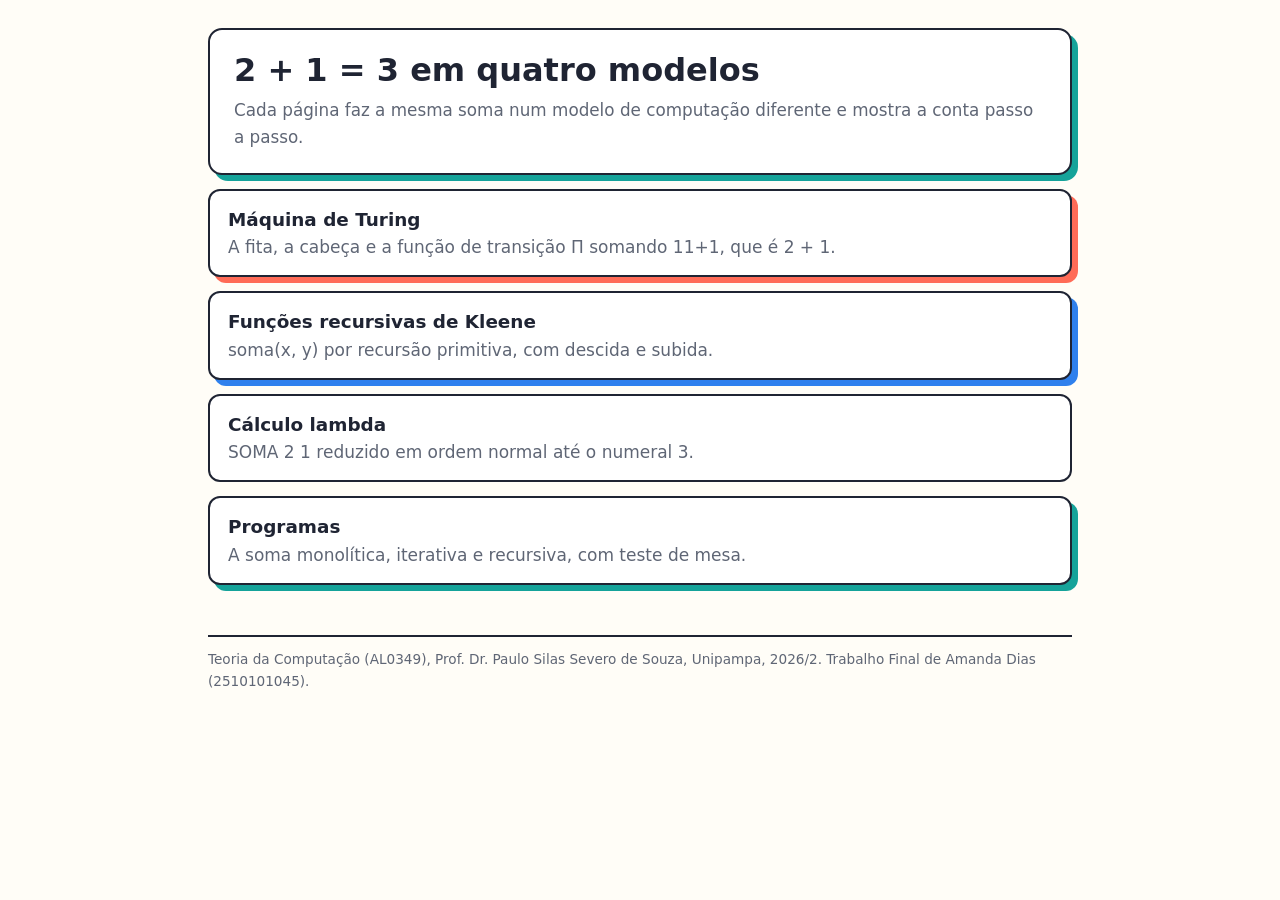
==== index.html @ be8bef2d "feat: add interactive sum materials" ====
<!doctype html>
<!-- Página inicial dos materiais interativos do Trabalho Final de Teoria da Computação (AL0349). Liga as quatro páginas que fazem a mesma soma 2 + 1 = 3 em quatro modelos de computação. -->
<html lang="pt-BR">
  <head>
    <meta charset="utf-8" />
    <meta name="viewport" content="width=device-width, initial-scale=1" />
    <title>Soma 2 + 1 em quatro modelos | Teoria da Computação</title>
    <style>
      :root {
        --ink: #1f2433;
        --muted: #5f6675;
        --paper: #fffdf7;
        --line: #1f2433;
        --coral: #ff6b57;
        --coral-bg: #ffe3dd;
        --sun: #ffc531;
        --sun-bg: #fff3c7;
        --teal: #15a39a;
        --teal-bg: #d4f3ef;
        --sky: #2f80ed;
        --sky-bg: #dbe9ff;
        --leaf: #2e9e4f;
        --leaf-bg: #dcf5e3;
      }
      * {
        box-sizing: border-box;
      }
      [hidden] {
        display: none !important;
      }
      body {
        margin: 0;
        font:
          17px/1.6 system-ui,
          -apple-system,
          "Segoe UI",
          Roboto,
          sans-serif;
        color: var(--ink);
        background: var(--paper);
      }
      .wrap {
        max-width: 900px;
        margin: 0 auto;
        padding: 28px 18px 80px;
      }
      header {
        border: 2px solid var(--line);
        border-radius: 14px;
        padding: 22px 24px;
        background: #fff;
        box-shadow: 6px 6px 0 var(--teal);
      }
      h1 {
        font-size: 2rem;
        line-height: 1.15;
        margin: 0 0 8px;
      }
      .lead {
        margin: 0;
        color: var(--muted);
        font-size: 1.05rem;
      }
      h2 {
        font-size: 1.6rem;
        margin: 40px 0 12px;
        line-height: 1.2;
      }
      p {
        margin: 0 0 12px;
      }
      .card {
        border: 2px solid var(--line);
        border-radius: 12px;
        padding: 16px 18px;
        background: #fff;
        margin: 14px 0;
        overflow-x: auto;
      }
      .card.sun {
        background: var(--sun-bg);
      }
      .formula {
        font-family: Georgia, "Times New Roman", serif;
        font-size: 1.15rem;
        background: #fff;
        border: 2px dashed var(--line);
        border-radius: 10px;
        padding: 10px 14px;
        margin: 10px 0;
        overflow-x: auto;
      }
      .why {
        border: 2px solid var(--line);
        border-left: 10px solid var(--sun);
        background: var(--sun-bg);
        border-radius: 8px;
        padding: 10px 14px;
        margin: 10px 0;
      }
      .ans {
        border: 2px solid var(--line);
        border-left: 10px solid var(--leaf);
        background: var(--leaf-bg);
        border-radius: 8px;
        padding: 10px 14px;
        margin: 12px 0 6px;
        font-weight: 700;
        font-size: 1.05rem;
      }
      .check {
        border: 2px solid var(--line);
        border-left: 10px solid var(--coral);
        background: var(--coral-bg);
        border-radius: 8px;
        padding: 10px 14px;
        margin: 8px 0;
      }
      .steps {
        counter-reset: s;
        padding: 0;
        margin: 10px 0;
        list-style: none;
      }
      .steps li {
        counter-increment: s;
        position: relative;
        padding: 6px 0 6px 44px;
        margin: 4px 0;
      }
      .steps li::before {
        content: counter(s);
        position: absolute;
        left: 0;
        top: 6px;
        width: 30px;
        height: 30px;
        border: 2px solid var(--line);
        border-radius: 50%;
        background: var(--sun);
        font-weight: 800;
        display: flex;
        align-items: center;
        justify-content: center;
      }
      footer {
        margin-top: 50px;
        font-size: 0.85rem;
        color: var(--muted);
        border-top: 2px solid var(--line);
        padding-top: 12px;
      }
      a.page {
        display: block;
        border: 2px solid var(--line);
        border-radius: 12px;
        padding: 14px 18px;
        margin: 14px 0;
        background: #fff;
        color: var(--ink);
        text-decoration: none;
        box-shadow: 6px 6px 0 var(--c);
      }
      a.page b {
        font-size: 1.15rem;
      }
      a.page span {
        display: block;
        color: var(--muted);
      }
    </style>
  </head>
  <body>
    <div class="wrap">
      <header>
        <h1>2 + 1 = 3 em quatro modelos</h1>
        <p class="lead">
          Cada página faz a mesma soma num modelo de computação diferente e
          mostra a conta passo a passo.
        </p>
      </header>
      <a class="page" href="mt.html" style="--c: var(--coral)"
        ><b>Máquina de Turing</b
        ><span
          >A fita, a cabeça e a função de transição Π somando 11+1, que é 2 +
          1.</span
        ></a
      >
      <a class="page" href="kleene.html" style="--c: var(--sky)"
        ><b>Funções recursivas de Kleene</b
        ><span
          >soma(x, y) por recursão primitiva, com descida e subida.</span
        ></a
      >
      <a class="page" href="lambda.html" style="--c: var(--grape)"
        ><b>Cálculo lambda</b
        ><span>SOMA 2 1 reduzido em ordem normal até o numeral 3.</span></a
      >
      <a class="page" href="programas.html" style="--c: var(--teal)"
        ><b>Programas</b
        ><span
          >A soma monolítica, iterativa e recursiva, com teste de mesa.</span
        ></a
      >
      <footer>
        Teoria da Computação (AL0349), Prof. Dr. Paulo Silas Severo de Souza,
        Unipampa, 2026/2. Trabalho Final de Amanda Dias (2510101045).
      </footer>
    </div>
  </body>
</html>
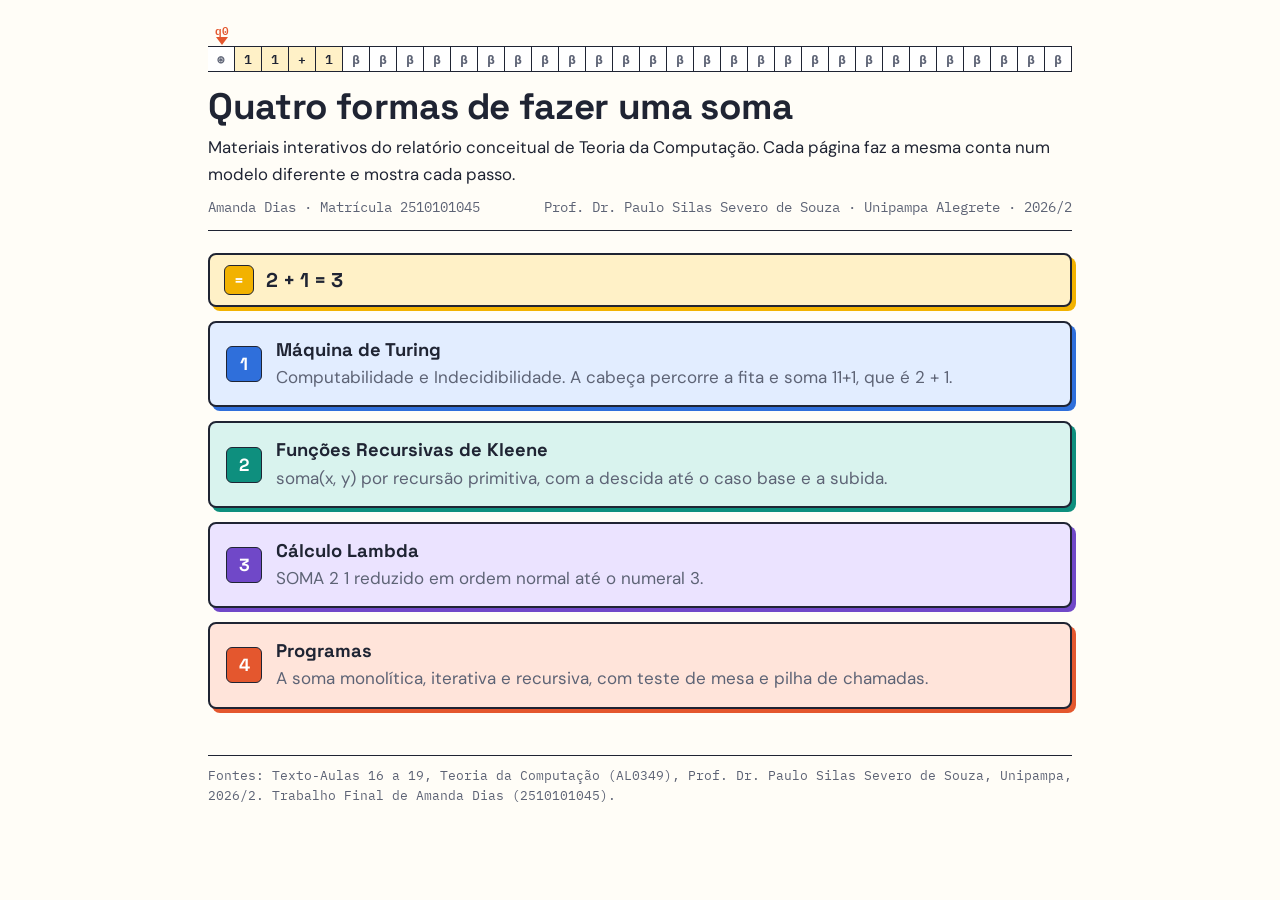
==== commit 624b3626: "style: match report design and add animations" ====
--- a/index.html
+++ b/index.html
@@ -4,207 +4,99 @@
   <head>
     <meta charset="utf-8" />
     <meta name="viewport" content="width=device-width, initial-scale=1" />
-    <title>Soma 2 + 1 em quatro modelos | Teoria da Computação</title>
-    <style>
-      :root {
-        --ink: #1f2433;
-        --muted: #5f6675;
-        --paper: #fffdf7;
-        --line: #1f2433;
-        --coral: #ff6b57;
-        --coral-bg: #ffe3dd;
-        --sun: #ffc531;
-        --sun-bg: #fff3c7;
-        --teal: #15a39a;
-        --teal-bg: #d4f3ef;
-        --sky: #2f80ed;
-        --sky-bg: #dbe9ff;
-        --leaf: #2e9e4f;
-        --leaf-bg: #dcf5e3;
-      }
-      * {
-        box-sizing: border-box;
-      }
-      [hidden] {
-        display: none !important;
-      }
-      body {
-        margin: 0;
-        font:
-          17px/1.6 system-ui,
-          -apple-system,
-          "Segoe UI",
-          Roboto,
-          sans-serif;
-        color: var(--ink);
-        background: var(--paper);
-      }
-      .wrap {
-        max-width: 900px;
-        margin: 0 auto;
-        padding: 28px 18px 80px;
-      }
-      header {
-        border: 2px solid var(--line);
-        border-radius: 14px;
-        padding: 22px 24px;
-        background: #fff;
-        box-shadow: 6px 6px 0 var(--teal);
-      }
-      h1 {
-        font-size: 2rem;
-        line-height: 1.15;
-        margin: 0 0 8px;
-      }
-      .lead {
-        margin: 0;
-        color: var(--muted);
-        font-size: 1.05rem;
-      }
-      h2 {
-        font-size: 1.6rem;
-        margin: 40px 0 12px;
-        line-height: 1.2;
-      }
-      p {
-        margin: 0 0 12px;
-      }
-      .card {
-        border: 2px solid var(--line);
-        border-radius: 12px;
-        padding: 16px 18px;
-        background: #fff;
-        margin: 14px 0;
-        overflow-x: auto;
-      }
-      .card.sun {
-        background: var(--sun-bg);
-      }
-      .formula {
-        font-family: Georgia, "Times New Roman", serif;
-        font-size: 1.15rem;
-        background: #fff;
-        border: 2px dashed var(--line);
-        border-radius: 10px;
-        padding: 10px 14px;
-        margin: 10px 0;
-        overflow-x: auto;
-      }
-      .why {
-        border: 2px solid var(--line);
-        border-left: 10px solid var(--sun);
-        background: var(--sun-bg);
-        border-radius: 8px;
-        padding: 10px 14px;
-        margin: 10px 0;
-      }
-      .ans {
-        border: 2px solid var(--line);
-        border-left: 10px solid var(--leaf);
-        background: var(--leaf-bg);
-        border-radius: 8px;
-        padding: 10px 14px;
-        margin: 12px 0 6px;
-        font-weight: 700;
-        font-size: 1.05rem;
-      }
-      .check {
-        border: 2px solid var(--line);
-        border-left: 10px solid var(--coral);
-        background: var(--coral-bg);
-        border-radius: 8px;
-        padding: 10px 14px;
-        margin: 8px 0;
-      }
-      .steps {
-        counter-reset: s;
-        padding: 0;
-        margin: 10px 0;
-        list-style: none;
-      }
-      .steps li {
-        counter-increment: s;
-        position: relative;
-        padding: 6px 0 6px 44px;
-        margin: 4px 0;
-      }
-      .steps li::before {
-        content: counter(s);
-        position: absolute;
-        left: 0;
-        top: 6px;
-        width: 30px;
-        height: 30px;
-        border: 2px solid var(--line);
-        border-radius: 50%;
-        background: var(--sun);
-        font-weight: 800;
-        display: flex;
-        align-items: center;
-        justify-content: center;
-      }
-      footer {
-        margin-top: 50px;
-        font-size: 0.85rem;
-        color: var(--muted);
-        border-top: 2px solid var(--line);
-        padding-top: 12px;
-      }
-      a.page {
-        display: block;
-        border: 2px solid var(--line);
-        border-radius: 12px;
-        padding: 14px 18px;
-        margin: 14px 0;
-        background: #fff;
-        color: var(--ink);
-        text-decoration: none;
-        box-shadow: 6px 6px 0 var(--c);
-      }
-      a.page b {
-        font-size: 1.15rem;
-      }
-      a.page span {
-        display: block;
-        color: var(--muted);
-      }
-    </style>
+    <title>Quatro formas de fazer uma soma | Teoria da Computação</title>
+    <link rel="preconnect" href="https://fonts.googleapis.com" />
+    <link rel="preconnect" href="https://fonts.gstatic.com" crossorigin />
+    <link
+      rel="stylesheet"
+      href="https://fonts.googleapis.com/css2?family=DM+Sans:opsz,wght@9..40,400;9..40,500;9..40,600;9..40,700&family=IBM+Plex+Mono:wght@400;500;600&family=Noto+Sans+Math&family=Space+Grotesk:wght@500;700&display=swap"
+    />
+    <link rel="stylesheet" href="estilo.css" />
   </head>
   <body>
     <div class="wrap">
-      <header>
-        <h1>2 + 1 = 3 em quatro modelos</h1>
+      <header class="top">
+        <div class="strip" aria-hidden="true">
+          <span class="head">q0</span><i>⊛</i><i class="f">1</i
+          ><i class="f">1</i><i class="f">+</i><i class="f">1</i><i>β</i><i>β</i
+          ><i>β</i><i>β</i><i>β</i><i>β</i><i>β</i><i>β</i><i>β</i><i>β</i
+          ><i>β</i><i>β</i><i>β</i><i>β</i><i>β</i><i>β</i><i>β</i><i>β</i
+          ><i>β</i><i>β</i><i>β</i><i>β</i><i>β</i><i>β</i><i>β</i><i>β</i
+          ><i>β</i><i>β</i>
+        </div>
+        <h1>Quatro formas de fazer uma soma</h1>
         <p class="lead">
-          Cada página faz a mesma soma num modelo de computação diferente e
-          mostra a conta passo a passo.
+          Materiais interativos do relatório conceitual de Teoria da Computação.
+          Cada página faz a mesma conta num modelo diferente e mostra cada
+          passo.
+        </p>
+        <p class="meta">
+          <span>Amanda Dias · Matrícula 2510101045</span
+          ><span
+            >Prof. Dr. Paulo Silas Severo de Souza · Unipampa Alegrete ·
+            2026/2</span
+          >
         </p>
       </header>
-      <a class="page" href="mt.html" style="--c: var(--coral)"
-        ><b>Máquina de Turing</b
+      <div class="sec" style="--acc: var(--sun); --acc-bg: var(--sun-bg)">
+        <span class="badge">=</span>
+        <h2>2 + 1 = 3</h2>
+      </div>
+      <a
+        class="page"
+        href="mt.html"
+        style="--c: var(--blue); --c-bg: var(--blue-bg)"
+        ><span class="badge">1</span
         ><span
-          >A fita, a cabeça e a função de transição Π somando 11+1, que é 2 +
-          1.</span
+          ><b>Máquina de Turing</b
+          ><span class="d"
+            >Computabilidade e Indecidibilidade. A cabeça percorre a fita e soma
+            11+1, que é 2 + 1.</span
+          ></span
         ></a
       >
-      <a class="page" href="kleene.html" style="--c: var(--sky)"
-        ><b>Funções recursivas de Kleene</b
+      <a
+        class="page"
+        href="kleene.html"
+        style="--c: var(--teal); --c-bg: var(--teal-bg)"
+        ><span class="badge">2</span
         ><span
-          >soma(x, y) por recursão primitiva, com descida e subida.</span
+          ><b>Funções Recursivas de Kleene</b
+          ><span class="d"
+            >soma(x, y) por recursão primitiva, com a descida até o caso base e
+            a subida.</span
+          ></span
         ></a
       >
-      <a class="page" href="lambda.html" style="--c: var(--grape)"
-        ><b>Cálculo lambda</b
-        ><span>SOMA 2 1 reduzido em ordem normal até o numeral 3.</span></a
+      <a
+        class="page"
+        href="lambda.html"
+        style="--c: var(--grape); --c-bg: var(--grape-bg)"
+        ><span class="badge">3</span
+        ><span
+          ><b>Cálculo Lambda</b
+          ><span class="d"
+            >SOMA 2 1 reduzido em ordem normal até o numeral 3.</span
+          ></span
+        ></a
       >
-      <a class="page" href="programas.html" style="--c: var(--teal)"
-        ><b>Programas</b
+      <a
+        class="page"
+        href="programas.html"
+        style="--c: var(--coral); --c-bg: var(--coral-bg)"
+        ><span class="badge">4</span
         ><span
-          >A soma monolítica, iterativa e recursiva, com teste de mesa.</span
+          ><b>Programas</b
+          ><span class="d"
+            >A soma monolítica, iterativa e recursiva, com teste de mesa e pilha
+            de chamadas.</span
+          ></span
         ></a
       >
       <footer>
-        Teoria da Computação (AL0349), Prof. Dr. Paulo Silas Severo de Souza,
-        Unipampa, 2026/2. Trabalho Final de Amanda Dias (2510101045).
+        Fontes: Texto-Aulas 16 a 19, Teoria da Computação (AL0349), Prof. Dr.
+        Paulo Silas Severo de Souza, Unipampa, 2026/2. Trabalho Final de Amanda
+        Dias (2510101045).
       </footer>
     </div>
   </body>
--- a/estilo.css
+++ b/estilo.css
@@ -0,0 +1,844 @@
+/* Estilo comum das páginas interativas do Trabalho Final de Teoria da Computação. Segue o visual do relatório em PDF: papel creme, tinta escura, Space Grotesk nos títulos, DM Sans no texto, IBM Plex Mono nos rótulos e uma cor por modelo (MT azul, Kleene verde-água, lambda roxo, programas coral). */
+
+:root {
+  --ink: #1f2433;
+  --muted: #5d6375;
+  --paper: #fffdf7;
+  --line: #1f2433;
+  --rule: rgba(31, 36, 51, 0.14);
+  --blue: #2f6fdb;
+  --blue-bg: #e2edff;
+  --teal: #0e8f7e;
+  --teal-bg: #d9f3ee;
+  --grape: #7048c8;
+  --grape-bg: #ebe3ff;
+  --coral: #e4572e;
+  --coral-bg: #ffe4da;
+  --sun: #f2b200;
+  --sun-bg: #fff1c7;
+  /* nomes antigos usados pelas páginas */
+  --sky: var(--blue);
+  --sky-bg: var(--blue-bg);
+  --acc: var(--sun);
+  --acc-bg: var(--sun-bg);
+  --head: "Space Grotesk", "DM Sans", system-ui, sans-serif;
+  --body:
+    "DM Sans", system-ui, -apple-system, "Segoe UI", sans-serif,
+    "Noto Sans Math";
+  --mono:
+    "IBM Plex Mono", ui-monospace, "Cascadia Mono", monospace, "Noto Sans Math";
+}
+body.m-mt {
+  --acc: var(--blue);
+  --acc-bg: var(--blue-bg);
+}
+body.m-kleene {
+  --acc: var(--teal);
+  --acc-bg: var(--teal-bg);
+}
+body.m-lambda {
+  --acc: var(--grape);
+  --acc-bg: var(--grape-bg);
+}
+body.m-prog {
+  --acc: var(--coral);
+  --acc-bg: var(--coral-bg);
+}
+
+* {
+  box-sizing: border-box;
+}
+[hidden] {
+  display: none !important;
+}
+body {
+  margin: 0;
+  font: 17px/1.6 var(--body);
+  color: var(--ink);
+  background: var(--paper);
+}
+.wrap {
+  max-width: 900px;
+  margin: 0 auto;
+  padding: 24px 18px 60px;
+}
+a {
+  color: inherit;
+}
+h1,
+h2,
+h3 {
+  font-family: var(--head);
+  font-weight: 700;
+  line-height: 1.15;
+}
+h1 {
+  font-size: 2.3rem;
+  margin: 14px 0 6px;
+  letter-spacing: -0.01em;
+}
+h2 {
+  font-size: 1.45rem;
+  margin: 38px 0 12px;
+}
+h3 {
+  font-size: 1.1rem;
+  margin: 14px 0 8px;
+}
+p {
+  margin: 0 0 12px;
+}
+.lead {
+  margin: 0;
+  color: var(--ink);
+  font-size: 1.05rem;
+}
+.m {
+  font-family: var(--mono);
+}
+
+/* cabeçalho com a fita da MT, como no topo do relatório */
+header.top {
+  padding-bottom: 14px;
+  border-bottom: 1.5px solid var(--line);
+}
+.strip {
+  position: relative;
+  display: flex;
+  padding-top: 22px;
+  overflow: hidden;
+}
+.strip i {
+  flex: 0 0 28px;
+  height: 26px;
+  border: 1px solid var(--line);
+  margin-left: -1px;
+  display: flex;
+  align-items: center;
+  justify-content: center;
+  font: normal 600 0.8rem var(--mono);
+  color: var(--muted);
+  background: #fff;
+}
+.strip i.f {
+  background: var(--sun-bg);
+  color: var(--ink);
+}
+.strip i:first-child {
+  margin-left: 0;
+}
+.strip .head {
+  position: absolute;
+  top: 0;
+  left: 0;
+  width: 28px;
+  text-align: center;
+  font: 600 0.7rem/1 var(--mono);
+  color: var(--coral);
+  animation: walk 5s steps(5, end) 0.6s infinite;
+}
+.strip .head::after {
+  content: "";
+  display: block;
+  margin: 2px auto 0;
+  width: 0;
+  height: 0;
+  border-left: 6px solid transparent;
+  border-right: 6px solid transparent;
+  border-top: 8px solid var(--coral);
+}
+@keyframes walk {
+  0% {
+    transform: translateX(0);
+  }
+  80%,
+  100% {
+    transform: translateX(135px);
+  }
+}
+.meta {
+  display: flex;
+  flex-wrap: wrap;
+  justify-content: space-between;
+  gap: 4px 16px;
+  margin: 10px 0 0;
+  font: 0.85rem var(--mono);
+  color: var(--muted);
+}
+
+/* cabeçalho de seção, como as faixas numeradas do PDF */
+.sec {
+  display: flex;
+  flex-wrap: wrap;
+  align-items: center;
+  gap: 10px 12px;
+  margin: 22px 0 12px;
+  padding: 10px 14px;
+  border: 2px solid var(--line);
+  border-radius: 8px;
+  background: var(--acc-bg);
+  box-shadow: 4px 4px 0 var(--acc);
+}
+.sec .badge {
+  flex: none;
+  width: 30px;
+  height: 30px;
+  border-radius: 6px;
+  background: var(--acc);
+  color: #fff;
+  border: 1.5px solid var(--line);
+  display: flex;
+  align-items: center;
+  justify-content: center;
+  font: 700 1rem var(--head);
+}
+.sec h2 {
+  margin: 0;
+  font-size: 1.25rem;
+  flex: 1 1 auto;
+}
+.pill {
+  display: inline-block;
+  font: 600 0.85rem var(--mono);
+  padding: 4px 12px;
+  border: 1.5px solid var(--line);
+  border-radius: 99px;
+  background: var(--sun);
+  color: var(--ink);
+  text-decoration: none;
+  transition: transform 0.15s;
+}
+.pill:hover {
+  transform: translate(-1px, -1px);
+}
+.chips {
+  display: flex;
+  flex-wrap: wrap;
+  gap: 6px;
+  margin: 0 0 18px;
+  padding: 0;
+  list-style: none;
+}
+.chips li {
+  font: 500 0.85rem var(--body);
+  padding: 2px 10px;
+  border: 1px solid var(--line);
+  border-radius: 99px;
+  background: #fff;
+}
+.chips li::before {
+  content: "○ ";
+}
+
+/* caixas */
+.card,
+.sim {
+  border: 1.5px solid var(--line);
+  border-radius: 8px;
+  padding: 16px 18px;
+  background: #fff;
+  margin: 14px 0;
+  overflow-x: auto;
+}
+.card.sun {
+  background: var(--sun-bg);
+}
+.sim {
+  border-width: 2px;
+  box-shadow: 5px 5px 0 var(--acc);
+  margin: 24px 0;
+}
+.why,
+.ans,
+.check,
+.say {
+  border: 1.5px solid var(--line);
+  border-radius: 8px;
+  padding: 10px 14px;
+  margin: 10px 0;
+  background: #fff;
+}
+.why {
+  border-style: dashed;
+  border-color: var(--acc);
+  background: var(--acc-bg);
+}
+.ans {
+  background: var(--sun-bg);
+  box-shadow: 3px 3px 0 var(--sun);
+  font-weight: 700;
+  font-size: 1.05rem;
+  animation: pop 0.45s ease-out;
+}
+.check {
+  border-left: 8px solid var(--coral);
+  background: var(--coral-bg);
+}
+.say {
+  border-style: dashed;
+}
+.steps {
+  counter-reset: s;
+  padding: 0;
+  margin: 6px 0;
+  list-style: none;
+}
+.steps li {
+  counter-increment: s;
+  position: relative;
+  padding: 4px 0 4px 42px;
+  margin: 4px 0;
+}
+.steps li::before {
+  content: counter(s);
+  position: absolute;
+  left: 0;
+  top: 5px;
+  width: 28px;
+  height: 28px;
+  border: 1.5px solid var(--line);
+  border-radius: 6px;
+  background: var(--acc);
+  color: #fff;
+  font: 700 0.95rem var(--head);
+  display: flex;
+  align-items: center;
+  justify-content: center;
+}
+table {
+  border-collapse: collapse;
+  width: 100%;
+  background: #fff;
+  font-size: 0.95rem;
+}
+th,
+td {
+  border: 1px solid var(--line);
+  padding: 6px 10px;
+  text-align: left;
+  vertical-align: top;
+}
+th {
+  background: var(--sun-bg);
+  font: 600 0.8rem var(--mono);
+  text-transform: uppercase;
+  letter-spacing: 0.02em;
+}
+td.c {
+  text-align: center;
+  font-family: var(--mono);
+}
+tr.hit td {
+  background: var(--sun);
+  font-weight: 700;
+  animation: flash 0.5s ease-out;
+}
+footer {
+  margin-top: 46px;
+  padding-top: 10px;
+  border-top: 1.5px solid var(--line);
+  font: 0.8rem/1.6 var(--mono);
+  color: var(--muted);
+}
+
+.formula {
+  font: 600 1.05rem/1.8 var(--mono);
+  background: #fff;
+  border: 1.2px dashed var(--acc);
+  border-radius: 8px;
+  padding: 10px 14px;
+  margin: 10px 0;
+  overflow-x: auto;
+}
+
+/* controles */
+.row {
+  display: flex;
+  flex-wrap: wrap;
+  gap: 10px;
+  align-items: center;
+  margin: 0 0 12px;
+}
+label b {
+  margin-right: 6px;
+  font-family: var(--mono);
+}
+input[type="text"],
+input[type="number"] {
+  font: 500 1.05rem var(--mono);
+  border: 1.5px solid var(--line);
+  border-radius: 6px;
+  padding: 5px 10px;
+  background: var(--paper);
+  color: var(--ink);
+}
+input[type="number"] {
+  width: 4.6em;
+}
+.m-mt input[type="text"] {
+  width: 9em;
+}
+.m-lambda input[type="text"] {
+  flex: 1 1 260px;
+  min-width: 0;
+}
+button {
+  font: 600 0.95rem var(--mono);
+  border: 1.5px solid var(--line);
+  border-radius: 99px;
+  padding: 6px 16px;
+  background: #fff;
+  box-shadow: 2px 2px 0 var(--line);
+  cursor: pointer;
+  color: var(--ink);
+  transition:
+    transform 0.1s,
+    box-shadow 0.1s;
+}
+button:hover:not(:disabled) {
+  transform: translate(-1px, -1px);
+  box-shadow: 3px 3px 0 var(--line);
+}
+button:active:not(:disabled) {
+  transform: translate(2px, 2px);
+  box-shadow: 0 0 0 var(--line);
+}
+button.main {
+  background: var(--sun);
+}
+button.ex {
+  font-weight: 500;
+  padding: 2px 12px;
+  box-shadow: none;
+  background: var(--acc-bg);
+}
+button:disabled {
+  opacity: 0.4;
+  cursor: default;
+}
+.mode {
+  display: inline-flex;
+  flex-wrap: wrap;
+  border: 1.5px solid var(--line);
+  border-radius: 99px;
+  overflow: hidden;
+}
+.mode button {
+  border: 0;
+  border-radius: 0;
+  box-shadow: none;
+  transform: none !important;
+}
+.mode button + button {
+  border-left: 1.5px solid var(--line);
+}
+.mode button[aria-pressed="true"] {
+  background: var(--acc);
+  color: #fff;
+}
+.status {
+  margin: 10px 0;
+  min-height: 1.6em;
+}
+.hint {
+  color: var(--muted);
+  font-size: 0.9rem;
+  margin: 0 0 12px;
+}
+.phase {
+  font: 600 0.85rem var(--mono);
+  border: 1.5px solid var(--line);
+  border-radius: 99px;
+  padding: 2px 12px;
+  background: var(--acc-bg);
+}
+
+/* fita da MT */
+.tape {
+  display: flex;
+  overflow-x: auto;
+  padding: 36px 2px 8px;
+  margin: 6px 0 4px;
+}
+.cell {
+  position: relative;
+  flex: 0 0 44px;
+  height: 44px;
+  border: 1.5px solid var(--line);
+  margin-left: -1.5px;
+  display: flex;
+  align-items: center;
+  justify-content: center;
+  font: 600 1.15rem var(--mono);
+  background: #fff;
+}
+.cell:first-child {
+  margin-left: 0;
+}
+.cell.blank {
+  color: var(--muted);
+  font-weight: 400;
+}
+.cell.cur {
+  background: var(--sun);
+  animation: pop 0.3s ease-out;
+}
+.cell.cur::before {
+  content: attr(data-q);
+  position: absolute;
+  top: -32px;
+  left: 50%;
+  transform: translateX(-50%);
+  font: 600 0.8rem var(--mono);
+  color: #fff;
+  background: var(--coral);
+  border: 1.5px solid var(--line);
+  border-radius: 99px;
+  padding: 0 8px;
+  white-space: nowrap;
+  animation: drop 0.3s ease-out;
+}
+
+/* diagramas */
+svg {
+  width: 100%;
+  height: auto;
+  display: block;
+}
+svg text {
+  font-family: var(--mono);
+  font-size: 14px;
+  fill: var(--ink);
+}
+svg path {
+  fill: none;
+  stroke: var(--line);
+  stroke-width: 2;
+}
+svg .st circle {
+  fill: #fff;
+  stroke: var(--line);
+  stroke-width: 2.5;
+  transition: fill 0.25s;
+}
+svg .st.on circle:first-child {
+  fill: var(--sun);
+}
+svg .st.on {
+  animation: pulse 0.4s ease-out;
+  transform-box: fill-box;
+  transform-origin: center;
+}
+svg .st text {
+  font-weight: 700;
+  text-anchor: middle;
+  dominant-baseline: central;
+}
+svg .loopr path {
+  stroke: var(--coral);
+}
+svg .loopr text {
+  fill: var(--coral);
+  font-weight: 700;
+}
+.m-kleene svg text {
+  text-anchor: middle;
+}
+.m-kleene svg rect {
+  fill: #fff;
+  stroke: var(--line);
+  stroke-width: 2;
+  transition: fill 0.25s;
+}
+.m-kleene svg .on rect {
+  fill: var(--sun);
+}
+.m-kleene svg .on {
+  animation: pulse 0.4s ease-out;
+  transform-box: fill-box;
+  transform-origin: center;
+}
+
+/* roteiro de linhas (Kleene, lambda e recursivo) */
+.routine,
+.prog {
+  font: 500 1.02rem/1.7 var(--mono);
+  background: var(--paper);
+  border: 1.2px dashed var(--line);
+  border-radius: 8px;
+  padding: 10px 14px;
+  overflow-x: auto;
+  min-height: 3em;
+}
+.ln {
+  white-space: nowrap;
+  padding: 1px 6px;
+  border-radius: 6px;
+}
+.ln .n {
+  color: var(--muted);
+  margin-right: 8px;
+}
+.ln.now {
+  background: var(--sun-bg);
+  outline: 1.5px solid var(--sun);
+  animation: slideIn 0.35s ease-out;
+}
+.routine .blank {
+  color: var(--coral);
+  font-weight: 700;
+}
+.routine .fill {
+  color: var(--blue);
+  font-weight: 700;
+}
+.ln.now .fill {
+  display: inline-block;
+  animation: pop 0.4s ease-out;
+}
+.m-lambda .ln {
+  display: flex;
+  gap: 10px;
+}
+.m-lambda .ln .n {
+  min-width: 1.6em;
+  margin-right: 0;
+}
+.ln .note {
+  color: var(--muted);
+  font: 0.82rem var(--body);
+  padding-top: 0.25em;
+  margin-left: auto;
+  padding-left: 18px;
+}
+mark {
+  background: none;
+  color: inherit;
+  border: 2px solid var(--coral);
+  border-radius: 5px;
+  padding: 0 2px;
+  animation: blink 1.4s ease-in-out infinite;
+}
+
+/* programas */
+.pl {
+  display: flex;
+  white-space: pre;
+  padding: 0 6px;
+  border-radius: 6px;
+  transition: background 0.2s;
+}
+.pl .lab {
+  width: 5.6em;
+  flex: none;
+  font-weight: 700;
+}
+.pl .num {
+  width: 1.8em;
+  flex: none;
+  color: var(--muted);
+}
+.pl.now {
+  background: var(--acc-bg);
+  outline: 1.5px solid var(--acc);
+  animation: flash 0.4s ease-out;
+}
+.mesa {
+  overflow: auto;
+  max-height: 420px;
+}
+.mesa td {
+  font-family: var(--mono);
+  white-space: nowrap;
+  text-align: center;
+}
+.mesa th {
+  text-align: center;
+  text-transform: none;
+}
+.mesa tr.now td {
+  background: var(--sun-bg);
+}
+.mesa tr.now {
+  animation: slideIn 0.3s ease-out;
+}
+.new {
+  display: inline-block;
+  background: var(--blue-bg);
+  outline: 1.5px solid var(--blue);
+  border-radius: 4px;
+  padding: 0 4px;
+}
+.mesa tr.now .new {
+  animation: pop 0.4s ease-out;
+}
+.jump {
+  font-weight: 700;
+  color: var(--coral);
+}
+.stack {
+  display: flex;
+  flex-direction: column;
+  gap: 6px;
+  max-width: 320px;
+}
+.frame {
+  font-family: var(--mono);
+  border: 1.5px solid var(--line);
+  border-radius: 6px;
+  padding: 4px 10px;
+  background: #fff;
+}
+.frame.top {
+  background: var(--acc-bg);
+  box-shadow: 3px 3px 0 var(--acc);
+  animation: push 0.35s ease-out;
+}
+.two {
+  display: flex;
+  flex-wrap: wrap;
+  gap: 16px;
+  align-items: flex-start;
+}
+.two > div {
+  flex: 1 1 300px;
+  min-width: 0;
+}
+.two > div:empty {
+  display: none;
+}
+
+/* página inicial */
+a.page {
+  display: flex;
+  gap: 14px;
+  align-items: center;
+  border: 2px solid var(--line);
+  border-radius: 8px;
+  padding: 14px 16px;
+  margin: 14px 0;
+  background: var(--c-bg);
+  color: var(--ink);
+  text-decoration: none;
+  box-shadow: 4px 4px 0 var(--c);
+  transition:
+    transform 0.15s,
+    box-shadow 0.15s;
+}
+a.page:hover {
+  transform: translate(-2px, -2px);
+  box-shadow: 6px 6px 0 var(--c);
+}
+a.page .badge {
+  flex: none;
+  width: 36px;
+  height: 36px;
+  border-radius: 6px;
+  background: var(--c);
+  color: #fff;
+  border: 1.5px solid var(--line);
+  display: flex;
+  align-items: center;
+  justify-content: center;
+  font: 700 1.1rem var(--head);
+}
+a.page b {
+  font: 700 1.15rem var(--head);
+}
+a.page span.d {
+  display: block;
+  color: var(--muted);
+}
+
+/* animações */
+.wrap > * {
+  animation: rise 0.5s ease-out both;
+}
+.wrap > :nth-child(2) {
+  animation-delay: 0.06s;
+}
+.wrap > :nth-child(3) {
+  animation-delay: 0.12s;
+}
+.wrap > :nth-child(4) {
+  animation-delay: 0.18s;
+}
+.wrap > :nth-child(n + 5) {
+  animation-delay: 0.24s;
+}
+@keyframes rise {
+  from {
+    opacity: 0;
+    transform: translateY(12px);
+  }
+}
+@keyframes pop {
+  0% {
+    transform: scale(0.85);
+  }
+  60% {
+    transform: scale(1.08);
+  }
+  100% {
+    transform: scale(1);
+  }
+}
+@keyframes drop {
+  from {
+    transform: translate(-50%, -8px);
+    opacity: 0;
+  }
+}
+@keyframes slideIn {
+  from {
+    opacity: 0;
+    transform: translateX(-10px);
+  }
+}
+@keyframes push {
+  from {
+    opacity: 0;
+    transform: translateY(-10px);
+  }
+}
+@keyframes flash {
+  from {
+    background: var(--sun);
+  }
+}
+@keyframes pulse {
+  50% {
+    transform: scale(1.12);
+  }
+}
+@keyframes blink {
+  50% {
+    border-color: rgba(228, 87, 46, 0.3);
+  }
+}
+@media (prefers-reduced-motion: reduce) {
+  *,
+  *::before,
+  *::after {
+    animation: none !important;
+    transition: none !important;
+  }
+}
+
+@media (max-width: 600px) {
+  h1 {
+    font-size: 1.75rem;
+  }
+  .routine,
+  .prog {
+    font-size: 0.92rem;
+  }
+  .cell {
+    flex-basis: 38px;
+    height: 38px;
+  }
+  .mode button {
+    padding: 6px 10px;
+    font-size: 0.85rem;
+  }
+}
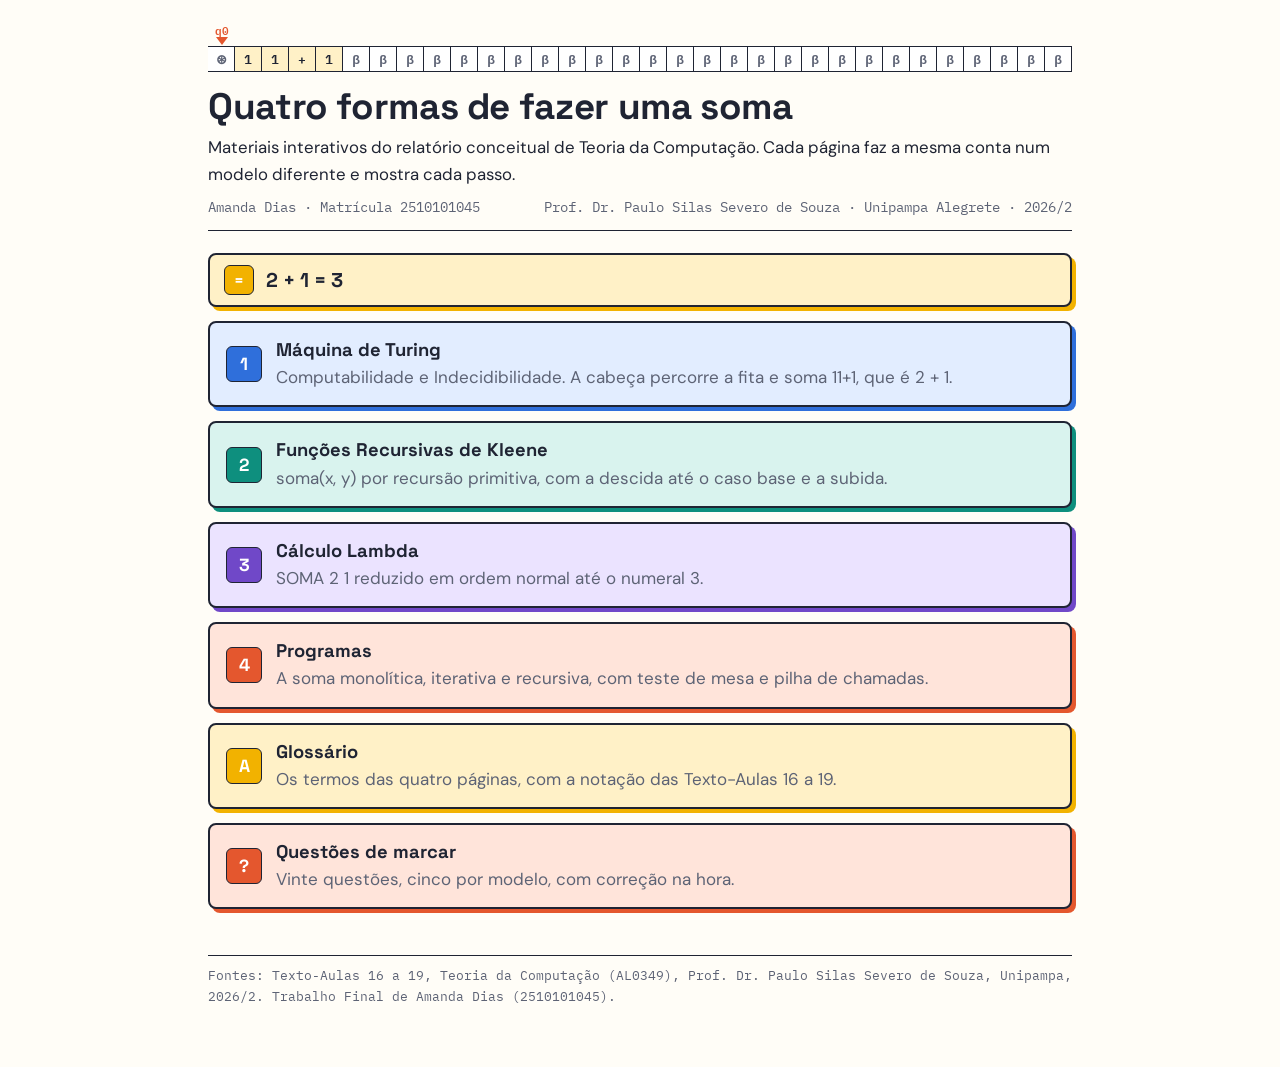
==== commit 07b76151: "feat: add glossary, quiz and animated MT" ====
--- a/index.html
+++ b/index.html
@@ -93,6 +93,31 @@
           ></span
         ></a
       >
+      <a
+        class="page"
+        href="glossario.html"
+        style="--c: var(--sun); --c-bg: var(--sun-bg)"
+        ><span class="badge">A</span
+        ><span
+          ><b>Glossário</b
+          ><span class="d"
+            >Os termos das quatro páginas, com a notação das Texto-Aulas 16 a
+            19.</span
+          ></span
+        ></a
+      >
+      <a
+        class="page"
+        href="questoes.html"
+        style="--c: var(--coral); --c-bg: var(--coral-bg)"
+        ><span class="badge">?</span
+        ><span
+          ><b>Questões de marcar</b
+          ><span class="d"
+            >Vinte questões, cinco por modelo, com correção na hora.</span
+          ></span
+        ></a
+      >
       <footer>
         Fontes: Texto-Aulas 16 a 19, Teoria da Computação (AL0349), Prof. Dr.
         Paulo Silas Severo de Souza, Unipampa, 2026/2. Trabalho Final de Amanda
--- a/estilo.css
+++ b/estilo.css
@@ -44,6 +44,10 @@
   --acc: var(--coral);
   --acc-bg: var(--coral-bg);
 }
+body.m-glos {
+  --acc: var(--sun);
+  --acc-bg: var(--sun-bg);
+}
 
 * {
   box-sizing: border-box;
@@ -166,6 +170,105 @@
   color: var(--muted);
 }
 
+/* navegação: barra fixa no topo e links no fim da página */
+nav.back {
+  position: sticky;
+  top: 0;
+  z-index: 5;
+  display: flex;
+  flex-wrap: wrap;
+  justify-content: space-between;
+  gap: 8px;
+  padding: 10px max(18px, calc((100% - 864px) / 2));
+  background: var(--paper);
+  border-bottom: 2px solid var(--line);
+}
+nav.back a,
+nav.next a {
+  font: 600 0.88rem var(--mono);
+  padding: 6px 14px;
+  border: 2px solid var(--line);
+  border-radius: 99px;
+  background: #fff;
+  color: var(--ink);
+  text-decoration: none;
+  box-shadow: 3px 3px 0 var(--acc);
+  transition:
+    transform 0.15s,
+    box-shadow 0.15s;
+}
+nav.back a:first-child {
+  background: var(--sun);
+}
+nav.back a:hover,
+nav.next a:hover {
+  transform: translate(-1px, -1px);
+  box-shadow: 4px 4px 0 var(--acc);
+}
+nav.next {
+  display: flex;
+  flex-wrap: wrap;
+  justify-content: space-between;
+  gap: 10px;
+  margin-top: 40px;
+}
+
+/* glossário */
+.find {
+  display: flex;
+  align-items: center;
+  gap: 10px;
+  margin: 22px 0 6px;
+}
+.find input {
+  flex: 1 1 auto;
+  min-width: 0;
+  font: 1rem var(--body);
+  padding: 8px 14px;
+  border: 2px solid var(--line);
+  border-radius: 99px;
+  background: #fff;
+}
+.glos {
+  margin: 0 0 10px;
+  display: grid;
+  gap: 8px;
+}
+.glos > div {
+  border: 1.5px solid var(--line);
+  border-radius: 8px;
+  background: #fff;
+  padding: 8px 14px;
+  scroll-margin-top: 70px;
+}
+.glos > div:target {
+  background: var(--acc-bg);
+  box-shadow: 3px 3px 0 var(--acc);
+  animation: pop 0.45s ease-out;
+}
+.glos dt {
+  font: 700 1rem var(--head);
+}
+.glos dd {
+  margin: 2px 0 0;
+}
+.glos code,
+.chips a {
+  font-family: var(--mono);
+}
+.glos code {
+  font-size: 0.9em;
+  white-space: nowrap;
+}
+.chips a {
+  font-family: inherit;
+  color: inherit;
+  text-decoration: none;
+}
+.chips li:has(a):hover {
+  background: var(--acc-bg);
+}
+
 /* cabeçalho de seção, como as faixas numeradas do PDF */
 .sec {
   display: flex;
@@ -271,7 +374,7 @@
   animation: pop 0.45s ease-out;
 }
 .check {
-  border-left: 8px solid var(--coral);
+  border-color: var(--coral);
   background: var(--coral-bg);
 }
 .say {
@@ -454,11 +557,35 @@
 }
 
 /* fita da MT */
+.tri {
+  display: flex;
+  gap: 6px;
+  margin: 12px 0 0;
+}
+.tri span {
+  font: 600 0.75rem/1 var(--mono);
+  padding: 5px 10px;
+  border: 1.5px solid var(--rule);
+  border-radius: 99px;
+  color: var(--muted);
+  transition:
+    background 0.2s,
+    color 0.2s,
+    border-color 0.2s;
+}
+.tri span.on {
+  background: var(--sun);
+  border-color: var(--line);
+  color: var(--ink);
+}
 .tape {
-  display: flex;
+  position: relative;
   overflow-x: auto;
-  padding: 36px 2px 8px;
-  margin: 6px 0 4px;
+  padding: 40px 2px 8px;
+  margin: 2px 0 4px;
+}
+.cells {
+  display: flex;
 }
 .cell {
   position: relative;
@@ -481,22 +608,39 @@
 }
 .cell.cur {
   background: var(--sun);
-  animation: pop 0.3s ease-out;
-}
-.cell.cur::before {
-  content: attr(data-q);
+}
+.cell.read {
+  box-shadow: inset 0 0 0 3px var(--coral);
+}
+.cell.wrote {
+  animation: flip 0.32s ease-out;
+}
+.thead {
   position: absolute;
-  top: -32px;
-  left: 50%;
+  top: 6px;
+  left: 24px;
   transform: translateX(-50%);
-  font: 600 0.8rem var(--mono);
+  font: 600 0.8rem/1.5 var(--mono);
   color: #fff;
   background: var(--coral);
   border: 1.5px solid var(--line);
   border-radius: 99px;
   padding: 0 8px;
   white-space: nowrap;
-  animation: drop 0.3s ease-out;
+  transition: left 0.3s ease-in-out;
+}
+.thead::after {
+  content: "";
+  position: absolute;
+  left: 50%;
+  bottom: -9px;
+  transform: translateX(-50%);
+  border-left: 6px solid transparent;
+  border-right: 6px solid transparent;
+  border-top: 8px solid var(--coral);
+}
+.thead.snap {
+  transition: none;
 }
 
 /* diagramas */
@@ -540,6 +684,19 @@
 svg .loopr text {
   fill: var(--coral);
   font-weight: 700;
+}
+svg path.use {
+  stroke: var(--coral);
+  stroke-width: 3;
+}
+svg text.use {
+  fill: var(--coral);
+  font-weight: 700;
+}
+svg .tok {
+  fill: var(--coral);
+  stroke: var(--line);
+  stroke-width: 2;
 }
 .m-kleene svg text {
   text-anchor: middle;
@@ -806,6 +963,12 @@
     background: var(--sun);
   }
 }
+@keyframes flip {
+  from {
+    transform: rotateX(90deg);
+    background: var(--coral-bg);
+  }
+}
 @keyframes pulse {
   50% {
     transform: scale(1.12);
@@ -816,6 +979,92 @@
     border-color: rgba(228, 87, 46, 0.3);
   }
 }
+/* questões de marcar */
+nav.back .score {
+  margin-left: auto;
+  font: 600 0.9rem var(--mono);
+  padding: 4px 12px;
+  border: 1.5px solid var(--line);
+  border-radius: 99px;
+  background: #fff;
+}
+.qz {
+  margin: 0 0 16px;
+  padding: 16px 18px;
+  background: #fff;
+  border: 2px solid var(--line);
+  border-radius: 12px;
+  box-shadow: 5px 5px 0 var(--acc);
+}
+.qt {
+  margin: 0 0 12px;
+  font-weight: 600;
+}
+.qn {
+  display: inline-flex;
+  align-items: center;
+  justify-content: center;
+  width: 26px;
+  height: 26px;
+  margin-right: 8px;
+  border: 1.5px solid var(--line);
+  border-radius: 6px;
+  background: var(--acc-bg);
+  font: 700 0.85rem var(--mono);
+}
+.opts {
+  display: grid;
+  gap: 8px;
+}
+button.opt {
+  display: flex;
+  gap: 10px;
+  align-items: baseline;
+  width: 100%;
+  text-align: left;
+  font: 400 1rem var(--body);
+  border-radius: 8px;
+  padding: 8px 12px;
+}
+button.opt .l {
+  font: 600 0.85rem var(--mono);
+}
+button.opt:disabled {
+  opacity: 1;
+  box-shadow: none;
+  color: var(--muted);
+}
+button.opt.right {
+  background: var(--sun-bg);
+  border-color: var(--line);
+  box-shadow: 2px 2px 0 var(--sun);
+  color: var(--ink);
+  font-weight: 600;
+}
+button.opt.wrong {
+  background: var(--coral-bg);
+  border: 2px solid var(--coral);
+  color: var(--ink);
+}
+.fb {
+  margin-top: 12px;
+  padding: 10px 14px;
+  border: 2px solid var(--line);
+  border-radius: 8px;
+  background: var(--sun-bg);
+}
+.fb.no {
+  border-color: var(--coral);
+  background: var(--coral-bg);
+}
+.fb a {
+  color: var(--ink);
+  font-weight: 600;
+}
+#end p {
+  margin: 0 0 12px;
+}
+
 @media (prefers-reduced-motion: reduce) {
   *,
   *::before,
@@ -826,6 +1075,12 @@
 }
 
 @media (max-width: 600px) {
+  nav.back {
+    flex-wrap: nowrap;
+  }
+  nav.back .long {
+    display: none;
+  }
   h1 {
     font-size: 1.75rem;
   }
